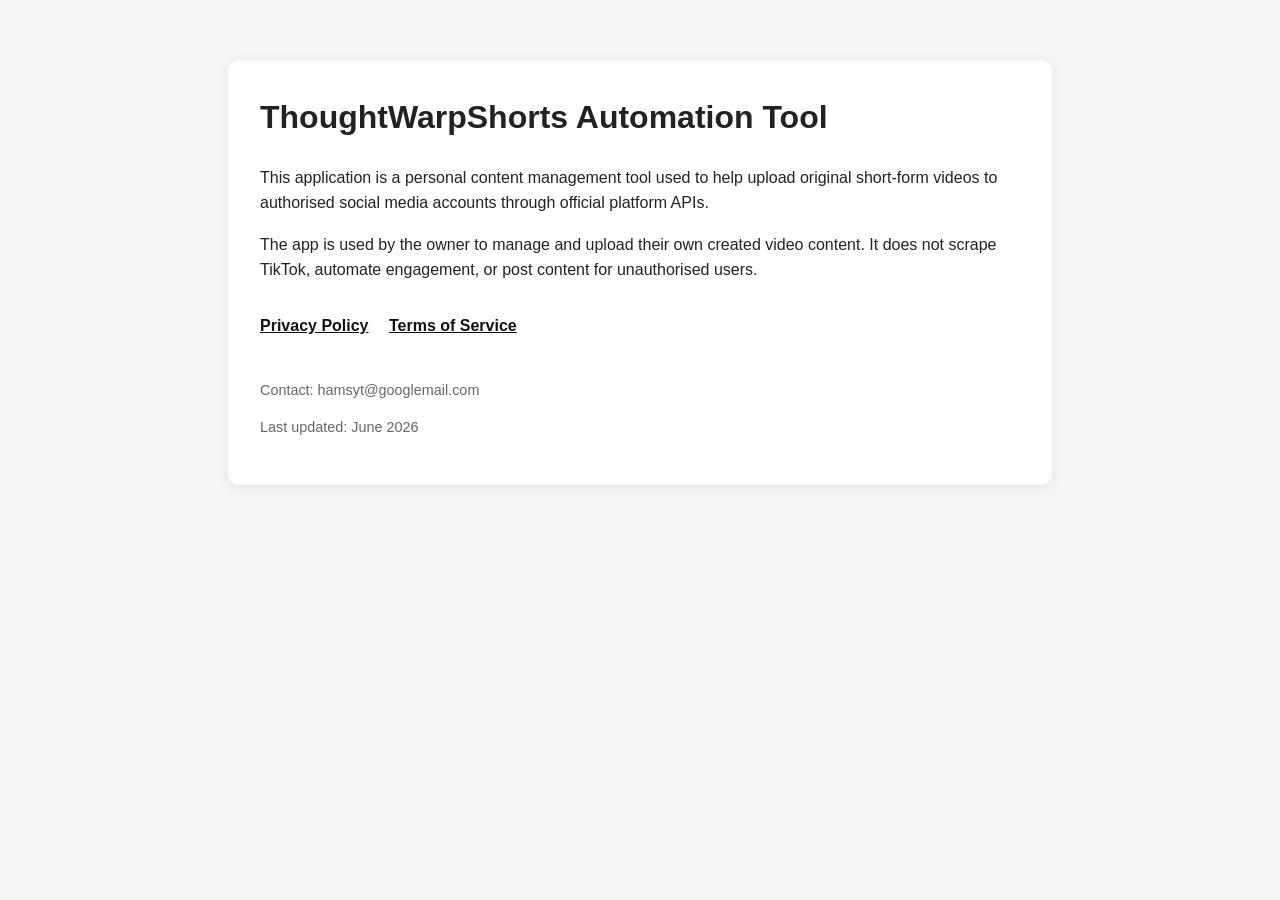
==== index.html @ 1d7b95fc "Add files via upload" ====
<!DOCTYPE html>
<html lang="en">
<head>
  <meta charset="UTF-8" />
  <meta name="viewport" content="width=device-width, initial-scale=1.0" />
  <title>ThoughtWarpShorts Automation Tool</title>
  <link rel="stylesheet" href="style.css" />
</head>
<body>
  <main class="container">
    <h1>ThoughtWarpShorts Automation Tool</h1>
    <p>
      This application is a personal content management tool used to help upload
      original short-form videos to authorised social media accounts through
      official platform APIs.
    </p>

    <p>
      The app is used by the owner to manage and upload their own created video
      content. It does not scrape TikTok, automate engagement, or post content
      for unauthorised users.
    </p>

    <nav>
      <a href="privacy-policy.html">Privacy Policy</a>
      <a href="terms.html">Terms of Service</a>
    </nav>

    <footer>
      <p>Contact: hamsyt@googlemail.com</p>
      <p>Last updated: June 2026</p>
    </footer>
  </main>
</body>
</html>
---- style.css ----
body {
  margin: 0;
  font-family: Arial, sans-serif;
  background: #f6f6f6;
  color: #222;
  line-height: 1.6;
}

.container {
  max-width: 760px;
  margin: 60px auto;
  padding: 32px;
  background: #ffffff;
  border-radius: 12px;
  box-shadow: 0 2px 12px rgba(0,0,0,0.08);
}

h1 {
  margin-top: 0;
}

h2 {
  margin-top: 28px;
}

nav {
  margin-top: 30px;
}

a {
  color: #111;
  font-weight: bold;
  margin-right: 16px;
}

footer {
  margin-top: 40px;
  font-size: 0.9rem;
  color: #666;
}
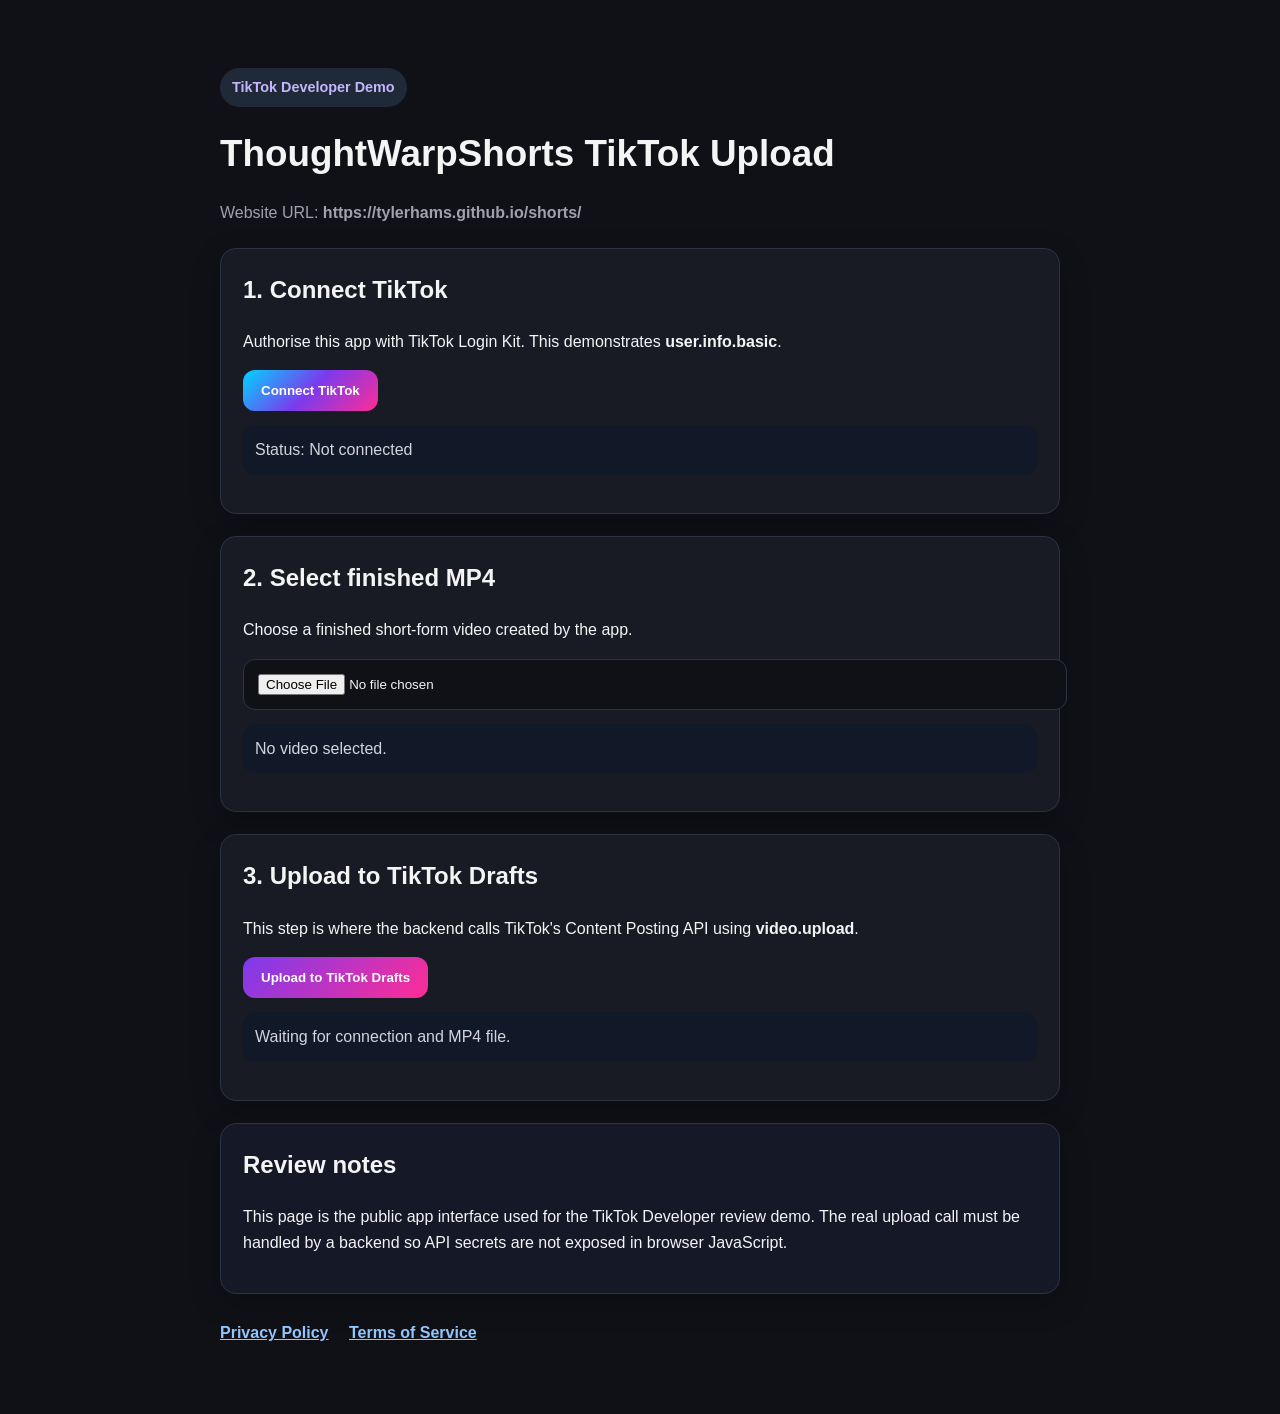
==== commit 3015678e: "Add files via upload" ====
--- a/index.html
+++ b/index.html
@@ -3,33 +3,171 @@
 <head>
   <meta charset="UTF-8" />
   <meta name="viewport" content="width=device-width, initial-scale=1.0" />
-  <title>ThoughtWarpShorts Automation Tool</title>
+  <title>ThoughtWarpShorts TikTok Upload</title>
   <link rel="stylesheet" href="style.css" />
 </head>
 <body>
   <main class="container">
-    <h1>ThoughtWarpShorts Automation Tool</h1>
-    <p>
-      This application is a personal content management tool used to help upload
-      original short-form videos to authorised social media accounts through
-      official platform APIs.
+    <div class="badge">TikTok Developer Demo</div>
+    <h1>ThoughtWarpShorts TikTok Upload</h1>
+
+    <p class="muted">
+      Website URL:
+      <strong>https://tylerhams.github.io/shorts/</strong>
     </p>
 
-    <p>
-      The app is used by the owner to manage and upload their own created video
-      content. It does not scrape TikTok, automate engagement, or post content
-      for unauthorised users.
-    </p>
+    <section class="card">
+      <h2>1. Connect TikTok</h2>
+      <p>
+        Authorise this app with TikTok Login Kit. This demonstrates
+        <strong>user.info.basic</strong>.
+      </p>
+
+      <button id="connectBtn" class="primary">Connect TikTok</button>
+      <p id="connectionStatus" class="status">Status: Not connected</p>
+    </section>
+
+    <section class="card">
+      <h2>2. Select finished MP4</h2>
+      <p>
+        Choose a finished short-form video created by the app.
+      </p>
+
+      <input id="videoFile" type="file" accept="video/mp4,video/quicktime" />
+      <p id="fileStatus" class="status">No video selected.</p>
+    </section>
+
+    <section class="card">
+      <h2>3. Upload to TikTok Drafts</h2>
+      <p>
+        This step is where the backend calls TikTok's Content Posting API using
+        <strong>video.upload</strong>.
+      </p>
+
+      <button id="uploadBtn" class="secondary">Upload to TikTok Drafts</button>
+      <p id="uploadStatus" class="status">Waiting for connection and MP4 file.</p>
+    </section>
+
+    <section class="notice">
+      <h2>Review notes</h2>
+      <p>
+        This page is the public app interface used for the TikTok Developer review demo.
+        The real upload call must be handled by a backend so API secrets are not exposed
+        in browser JavaScript.
+      </p>
+    </section>
 
     <nav>
       <a href="privacy-policy.html">Privacy Policy</a>
       <a href="terms.html">Terms of Service</a>
     </nav>
+  </main>
 
-    <footer>
-      <p>Contact: hamsyt@googlemail.com</p>
-      <p>Last updated: June 2026</p>
-    </footer>
-  </main>
+  <script>
+    /*
+      IMPORTANT:
+      1. Replace YOUR_TIKTOK_CLIENT_KEY_HERE with your TikTok Client Key.
+      2. In TikTok Developer Portal, set the redirect URI to:
+         https://tylerhams.github.io/shorts/callback.html
+      3. Keep scopes to:
+         user.info.basic,video.upload
+      4. Do NOT put your Client Secret in this file.
+    */
+
+    const TIKTOK_CLIENT_KEY = "YOUR_TIKTOK_CLIENT_KEY_HERE";
+    const REDIRECT_URI = "https://tylerhams.github.io/shorts/callback.html";
+    const SCOPES = "user.info.basic,video.upload";
+
+    const connectBtn = document.getElementById("connectBtn");
+    const connectionStatus = document.getElementById("connectionStatus");
+    const videoFile = document.getElementById("videoFile");
+    const fileStatus = document.getElementById("fileStatus");
+    const uploadBtn = document.getElementById("uploadBtn");
+    const uploadStatus = document.getElementById("uploadStatus");
+
+    function randomState() {
+      return Math.random().toString(36).substring(2) + Date.now().toString(36);
+    }
+
+    function updateConnectedState() {
+      const codeReceived = localStorage.getItem("tiktok_auth_code_received") === "true";
+      if (codeReceived) {
+        connectionStatus.textContent = "Status: TikTok authorisation code received. Ready for backend token exchange.";
+        connectionStatus.classList.add("success");
+      } else {
+        connectionStatus.textContent = "Status: Not connected";
+        connectionStatus.classList.remove("success");
+      }
+    }
+
+    connectBtn.addEventListener("click", () => {
+      if (!TIKTOK_CLIENT_KEY || TIKTOK_CLIENT_KEY === "YOUR_TIKTOK_CLIENT_KEY_HERE") {
+        alert("Add your TikTok Client Key inside index.html before using the Connect TikTok button.");
+        return;
+      }
+
+      const state = randomState();
+      localStorage.setItem("tiktok_oauth_state", state);
+
+      const authUrl = new URL("https://www.tiktok.com/v2/auth/authorize/");
+      authUrl.searchParams.set("client_key", TIKTOK_CLIENT_KEY);
+      authUrl.searchParams.set("scope", SCOPES);
+      authUrl.searchParams.set("response_type", "code");
+      authUrl.searchParams.set("redirect_uri", REDIRECT_URI);
+      authUrl.searchParams.set("state", state);
+
+      window.location.href = authUrl.toString();
+    });
+
+    videoFile.addEventListener("change", () => {
+      const file = videoFile.files[0];
+      if (!file) {
+        fileStatus.textContent = "No video selected.";
+        return;
+      }
+
+      const sizeMB = (file.size / (1024 * 1024)).toFixed(2);
+      fileStatus.textContent = `Selected: ${file.name} (${sizeMB} MB)`;
+      fileStatus.classList.add("success");
+    });
+
+    uploadBtn.addEventListener("click", async () => {
+      const codeReceived = localStorage.getItem("tiktok_auth_code_received") === "true";
+      const file = videoFile.files[0];
+
+      if (!codeReceived) {
+        uploadStatus.textContent = "Please connect TikTok first.";
+        uploadStatus.classList.remove("success");
+        uploadStatus.classList.add("error");
+        return;
+      }
+
+      if (!file) {
+        uploadStatus.textContent = "Please select an MP4 or MOV file first.";
+        uploadStatus.classList.remove("success");
+        uploadStatus.classList.add("error");
+        return;
+      }
+
+      /*
+        This static GitHub Pages file cannot securely upload to TikTok by itself.
+        For a real end-to-end review demo, connect this button to your backend endpoint.
+        Example:
+          const formData = new FormData();
+          formData.append("video", file);
+          const response = await fetch("https://your-backend.example.com/api/tiktok/upload", {
+            method: "POST",
+            body: formData
+          });
+      */
+
+      uploadStatus.textContent =
+        "Video selected and TikTok authorisation received. Backend upload endpoint still needs to be connected before this is a real video.upload demo.";
+      uploadStatus.classList.remove("error");
+      uploadStatus.classList.add("success");
+    });
+
+    updateConnectedState();
+  </script>
 </body>
 </html>
--- a/style.css
+++ b/style.css
@@ -1,40 +1,113 @@
 body {
   margin: 0;
   font-family: Arial, sans-serif;
-  background: #f6f6f6;
-  color: #222;
+  background: #0f1117;
+  color: #f4f4f5;
   line-height: 1.6;
 }
 
 .container {
-  max-width: 760px;
-  margin: 60px auto;
-  padding: 32px;
-  background: #ffffff;
-  border-radius: 12px;
-  box-shadow: 0 2px 12px rgba(0,0,0,0.08);
+  max-width: 840px;
+  margin: 40px auto;
+  padding: 28px;
+}
+
+.badge {
+  display: inline-block;
+  padding: 8px 12px;
+  border-radius: 999px;
+  background: #1f2937;
+  color: #c4b5fd;
+  font-weight: bold;
+  font-size: 0.9rem;
 }
 
 h1 {
+  margin: 18px 0 8px;
+  font-size: 2.3rem;
+}
+
+h2 {
   margin-top: 0;
 }
 
-h2 {
-  margin-top: 28px;
+.card, .notice {
+  margin-top: 22px;
+  padding: 22px;
+  border-radius: 16px;
+  background: #181b24;
+  border: 1px solid #2d3342;
+  box-shadow: 0 10px 30px rgba(0,0,0,0.22);
 }
 
-nav {
-  margin-top: 30px;
+.notice {
+  background: #151826;
+}
+
+button, .button-link {
+  display: inline-block;
+  border: 0;
+  border-radius: 12px;
+  padding: 13px 18px;
+  cursor: pointer;
+  color: white;
+  font-weight: bold;
+  text-decoration: none;
+}
+
+.primary {
+  background: linear-gradient(135deg, #00d4ff, #7c3aed, #ff2d95);
+}
+
+.secondary {
+  background: linear-gradient(135deg, #7c3aed, #ff2d95);
+}
+
+.button-link {
+  background: #2d3342;
+  margin-top: 18px;
+}
+
+input[type="file"] {
+  width: 100%;
+  padding: 14px;
+  border-radius: 12px;
+  background: #0f1117;
+  border: 1px solid #2d3342;
+  color: #f4f4f5;
+}
+
+.status {
+  margin-top: 14px;
+  padding: 12px;
+  border-radius: 12px;
+  background: #111827;
+  color: #d1d5db;
+}
+
+.success {
+  color: #86efac;
+}
+
+.error {
+  color: #fca5a5;
+}
+
+.muted {
+  color: #a1a1aa;
 }
 
 a {
-  color: #111;
+  color: #93c5fd;
   font-weight: bold;
   margin-right: 16px;
 }
 
+nav {
+  margin-top: 26px;
+}
+
 footer {
   margin-top: 40px;
-  font-size: 0.9rem;
-  color: #666;
+  color: #a1a1aa;
 }
